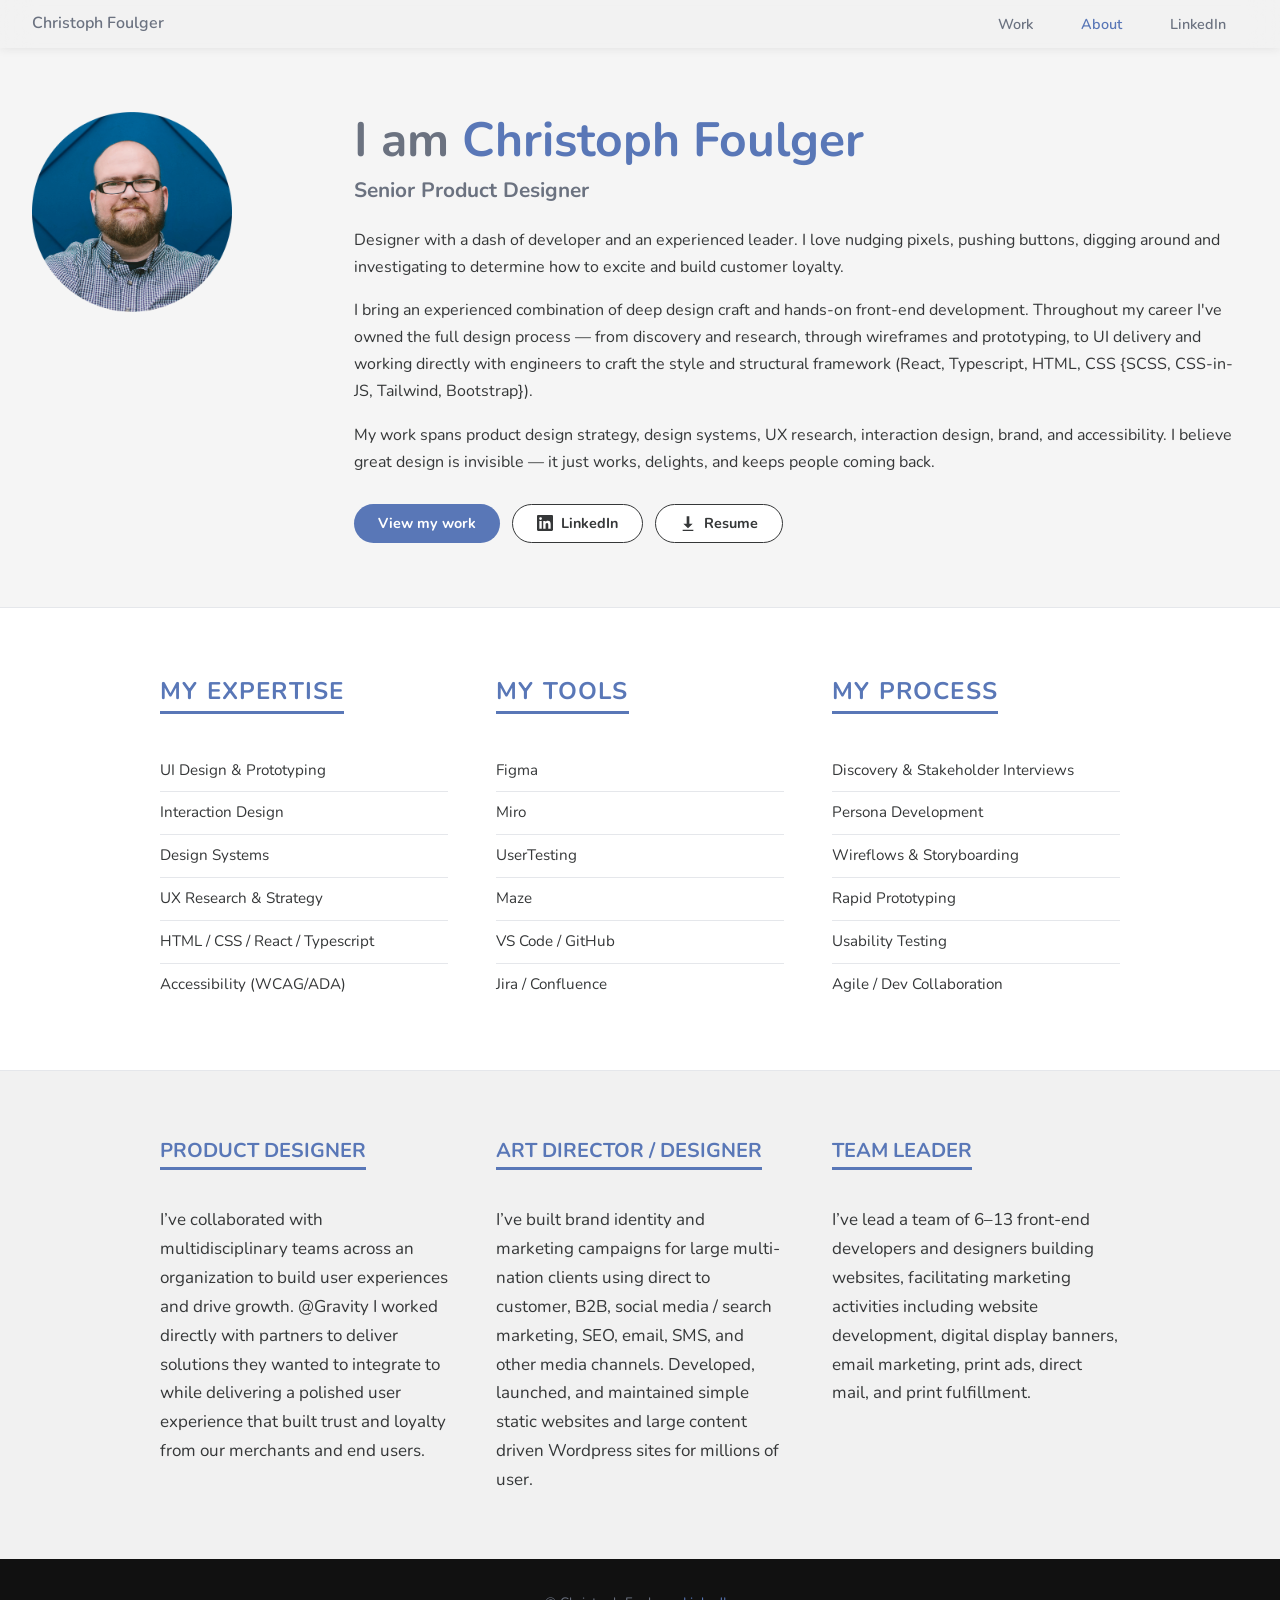
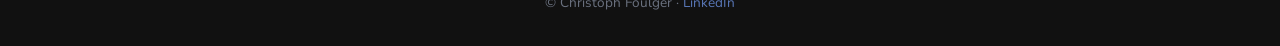
==== about.html @ 9eb54275 "about page updates and resume" ====
<!DOCTYPE html>
<html lang="en">
<head>
  <meta charset="UTF-8" />
  <meta name="viewport" content="width=device-width, initial-scale=1.0" />
  <title>About — Christoph Foulger — Senior Product Designer</title>
  <meta name="description" content="About Christoph Foulger, Senior Product Designer — designer with a dash of developer and an experienced leader." />
  <meta property="og:type" content="article">
  <meta property="og:title" content="Portfolio of Christoph Foulger, Senior Product Designer.">
  <meta property="og:site_name" content="Christoph Foulger - Senior Product Designer">
  <meta property="og:description" content="Portfolio of Christoph Foulger, Senior Product Designer. Designer with a dash of developer and an experienced leader.">
  <meta property="og:image" content="https://iamchristoph.com/assets/images/open-graph-image.png">
  <meta property="og:url" content="https://iamchristoph.com/text-to-pay.html">
  <meta name="twitter:card" content="summary_large_image">
  <meta name="twitter:title" content="Christoph Foulger - Senior Product Designer">
  <meta name="twitter:description" content="Portfolio of Christoph Foulger, Senior Product Designer. Designer with a dash of developer and an experienced leader.">
  <meta name="twitter:image" content="https://iamchristoph.com/assets/images/text-to-pay/hero-bg.png">
  <link rel="icon" type="image/png" href="favicon.png" sizes="64x64">
  <link rel="apple-touch-icon" href="favicon.png" sizes="180x180">
  <link rel="stylesheet" href="assets/css/style.css" />
</head>
<body>

  <!-- Nav -->
  <nav>
    <div class="nav-inner">
      <a class="nav-logo" href="index.html">Christoph Foulger</a>
      <div class="nav-links">
        <a href="index.html">Work</a>
        <a href="about.html" class="active">About</a>
        <a href="https://www.linkedin.com/in/christophfoulger/" target="_blank">LinkedIn</a>
      </div>
    </div>
  </nav>

  <!-- About Hero -->
  <section class="about-hero">
    <div class="about-avatar">
      <img src="assets/images/shared/profile.png"
           alt="Christoph Foulger" />
    </div>
    <div class="about-content">
      <h1>I am <span class="highlight">Christoph Foulger</span></h1>
      <h2>Senior Product Designer</h2>
      <p>Designer with a dash of developer and an experienced leader. I love nudging pixels, pushing buttons, digging around and investigating to determine how to excite and build customer loyalty.</p>
      <p>I bring an experienced combination of deep design craft and hands-on front-end development. Throughout my career I've owned the full design process — from discovery and research, through wireframes and prototyping, to UI delivery and working directly with engineers to craft the style and structural framework (React, Typescript, HTML, CSS {SCSS, CSS-in-JS, Tailwind, Bootstrap}).</p>
      <p>My work spans product design strategy, design systems, UX research, interaction design, brand, and accessibility. I believe great design is invisible — it just works, delights, and keeps people coming back.</p>
      <div class="about-ctas">
        <a href="index.html" class="btn btn-primary">View my work</a>
        <a href="https://www.linkedin.com/in/christophfoulger/" target="_blank" class="btn btn-secondary">
          <svg width="16" height="16" viewBox="0 0 24 24" fill="currentColor"><path d="M20.447 20.452h-3.554v-5.569c0-1.328-.027-3.037-1.852-3.037-1.853 0-2.136 1.445-2.136 2.939v5.667H9.351V9h3.414v1.561h.046c.477-.9 1.637-1.85 3.37-1.85 3.601 0 4.267 2.37 4.267 5.455v6.286zM5.337 7.433a2.062 2.062 0 0 1-2.063-2.065 2.064 2.064 0 1 1 2.063 2.065zm1.782 13.019H3.555V9h3.564v11.452zM22.225 0H1.771C.792 0 0 .774 0 1.729v20.542C0 23.227.792 24 1.771 24h20.451C23.2 24 24 23.227 24 22.271V1.729C24 .774 23.2 0 22.222 0h.003z"/></svg>
          LinkedIn
        </a>
        <a href="Christoph_Foulger_Resume.pdf" target="_blank" class="btn btn-secondary">
          <svg width="16" height="16" viewBox="0 0 24 24" fill="currentColor"><path d="M10,2 H14 V13 H19 L12,20 L5,13 H10 Z M4,22 H20 V24 H4 Z"/></svg>
          Resume
        </a>
      </div>
    </div>
  </section>

  <!-- Skills / Details -->
  <section style="background: var(--white); border-top: 1px solid var(--border); padding: 64px 32px;">
    <div style="max-width: 960px; margin: 0 auto; display: grid; grid-template-columns: 1fr 1fr 1fr; gap: 48px;">

      <div>
        <span class="section-label">My Expertise</span>
        <ul class="about-ul">
          <li>UI Design &amp; Prototyping</li>
          <li>Interaction Design</li>
          <li>Design Systems</li>
          <li>UX Research &amp; Strategy</li>
          <li>HTML / CSS / React / Typescript</li>
          <li>Accessibility (WCAG/ADA)</li>
        </ul>
      </div>

      <div>
        <span class="section-label">My Tools</span>
        <ul class="about-ul">
          <li>Figma</li>
          <li>Miro</li>
          <li>UserTesting</li>
          <li>Maze</li>
          <li>VS Code / GitHub</li>
          <li>Jira / Confluence</li>
        </ul>
      </div>

      <div>
        <span class="section-label">My Process</span>
        <ul class="about-ul">
          <li>Discovery &amp; Stakeholder Interviews</li>
          <li>Persona Development</li>
          <li>Wireflows &amp; Storyboarding</li>
          <li>Rapid Prototyping</li>
          <li>Usability Testing</li>
          <li>Agile / Dev Collaboration</li>
        </ul>
      </div>

    </div>
  </section>

  <section style="background: var(--bg); border-top: 1px solid var(--border); padding: 64px 32px;">
    <div style="max-width: 960px; margin: 0 auto; display: grid; grid-template-columns: 1fr 1fr 1fr; gap: 48px;">

      <div>
        <span class="section-label small">Product Designer</span>
        <p>I’ve collaborated with multidisciplinary teams across an organization to build user experiences and drive growth. @Gravity I worked directly with partners to deliver solutions they wanted to integrate to while  delivering a polished user experience that built trust and loyalty from our merchants and end users.</p>
      </div>

      <div>
        <span class="section-label small">Art Director / Designer</span>
        <p>I’ve built brand identity and marketing campaigns for large multi-nation clients using direct to customer, B2B, social media / search marketing, SEO, email, SMS, and other media channels. Developed, launched, and maintained simple static websites and large content driven Wordpress sites for millions of user.</p>
      </div>

      <div>
        <span class="section-label small">Team leader</span>
        <p>I’ve lead a team of 6–13 front-end developers and designers building websites, facilitating marketing activities including website development, digital display banners, email marketing, print ads, direct mail, and print fulfillment.</p>
      </div>

    </div>
  </section>


  <!-- Footer -->
  <footer>
    <p>© Christoph Foulger · <a href="https://www.linkedin.com/in/christophfoulger/" target="_blank">LinkedIn</a></p>
  </footer>

  <script src="assets/zoom.js"></script>
</body>
</html>
---- assets/css/style.css ----
/* ============================================
   Christoph Foulger — Portfolio Static Site
   Clean custom design for GitHub Pages
   ============================================ */

/* --- Google Fonts --- */
@import url('https://fonts.googleapis.com/css2?family=Nunito:wght@300;400;600;700;800&family=PT+Serif:ital,wght@0,400;0,700;1,400&display=swap');

/* --- CSS Variables --- */
:root {
  --blue: #5977B7;
  --blue-dark: #3d5a98;
  --text: #353738;
  --text-light: #6b7280;
  --bg: #f0f0f0aa;
  --white: #ffffff;
  --border: #e5e7eb;
  --card-bg: #f6f8f9;
  --heading-font: 'Nunito', sans-serif;
  --body-font: 'Nunito', 'SF Pro Rounded', sans-serif;
  --max-width: 1280px;
  --section-gap: 124px;
  --radius: 12px;
}

/* --- Reset & Base --- */
*, *::before, *::after { box-sizing: border-box; margin: 0; padding: 0; }

html { scroll-behavior: smooth; }

body {
  font-family: var(--body-font);
  color: var(--text);
  background: var(--bg);
  font-size: 17px;
  line-height: 1.7;
}

img { max-width: 100%; height: auto; display: block; }
a { color: var(--blue); text-decoration: none; }
a:hover { text-decoration: underline; }


/* --- Typography --- */
h1, h2, h3, h4, h5 {
  font-family: var(--heading-font);
  font-weight: 700;
  line-height: 1.2;
  color: var(--text-light);
}

/* --- Layout --- */
.container {
  max-width: var(--max-width);
  margin: 0 auto;
  padding: 0 32px;
}

/* --- Nav --- */
nav {
  position: sticky;
  top: 0;
  z-index: 100;
  background: var(--bg);
  backdrop-filter: blur(16px);
  padding: 0 32px;
  box-shadow: 0 0 10px 0 rgb(42 42 42 / 0.1);
}
.nav-inner {
  max-width: var(--max-width);
  margin: 0 auto;
  display: flex;
  align-items: center;
  justify-content: space-between;
  height: 48px;
}
.nav-logo {
  font-family: var(--heading-font);
  font-weight: 600;
  font-size: 1rem;
  color: var(--text-light);
}
.nav-logo span { color: var(--blue); }
.nav-links { display: flex; align-items: center; gap: 4px; }
.nav-links a {
  align-items: center;
  font-family: var(--heading-font);
  font-size: 0.9rem;
  font-weight: 600;
  color: var(--text-light);
  padding: 6px 22px;
  border-radius: 99px;
  transition: color 0.2s, background 0.2s;
}
.nav-links a:hover { color: var(--white); background: var(--blue); text-decoration: none; }
.nav-links a.active { color: var(--blue); }
.nav-links a.active:hover { color: var(--white); }
.nav-links a.btn-outline {
  border: 1px solid var(--blue);
  color: var(--blue);
  border-radius: 99px;
  padding: 5px 16px;
}
.nav-links a.btn-outline:hover { background: var(--blue); color: var(--white); }


/* --- Hero Section (Home) --- */
.hero {
  padding: 156px 32px;
  max-width: var(--max-width);
  margin: 0 auto;
}
.hero-eyebrow {
  font-family: var(--heading-font);
  font-size: 1rem;
  font-weight: 700;
  color: var(--blue);
  text-transform: uppercase;
  margin-bottom: 16px;
}
.hero h1 {
  font-size: clamp(2.4rem, 5vw, 3.8rem);
  font-weight: 700;
  color: var(--text-light);
  margin-bottom: 8px;
  line-height: 1.15;
}
.hero h1 .highlight { color: var(--blue); }
.hero h2 {
  font-size: clamp(1.4rem, 3vw, 2rem);
  font-weight: 700;
  color: var(--text-light);
  margin-bottom: 24px;
}
.hero .subtitle {
  font-size: 1rem;
  font-weight: 300;
  color: var(--text-light);
  max-width: 720px;
  line-height: 1.75;
  margin-bottom: 36px;
}
.hero p {
  font-size: 1rem;
  color: var(--text);
  max-width: 720px;
  line-height: 1.75;
  margin-bottom: 36px;
}
.hero-ctas { display: flex; align-items: center; gap: 12px; flex-wrap: wrap; }
.btn {
  display: inline-flex;
  align-items: center;
  gap: 8px;
  font-family: var(--heading-font);
  font-weight: 700;
  font-size: 0.9rem;
  padding: 6px 24px;
  border-radius: 99px;
  transition: all 0.2s;
  text-decoration: none;
  cursor: pointer;
}
button.btn { border: none; }
.btn-primary { background: var(--blue); color: white; }
.btn-primary:hover { background: var(--blue-dark); color: white; text-decoration: none; }
.btn-secondary {
  border: 1px solid var(--text);
  color: var(--text);
  background: var(--white);
}
.btn-secondary:hover { background: var(--blue); border-color: var(--blue); color: white; text-decoration: none; }
.full-width { min-width: 100%; justify-content: center; }

/* --- Project Cards (Home) --- */
.projects-section { padding: 0 32px var(--section-gap); }
.projects-grid {
  max-width: var(--max-width);
  margin: 0 auto;
  padding: 0 32px;
  display: flex;
  flex-direction: column;
  gap: 64px;
}
.project-card {
  display: grid;
  grid-template-columns: 1fr 1fr;
  gap: 36px;
  align-items: center;
  text-decoration: none;
  color: inherit;
}
.project-card:hover {
  text-decoration: none;
}
.project-card.reverse { direction: rtl; }
.project-card.reverse > * { direction: ltr; }
.project-card-image { overflow: hidden; }
.project-card-image img {
  width: 100%;
  height: 100%;
  max-width: 600px;
  object-fit: cover;
  transition: transform 0.4s;
}
.project-card:hover .project-card-image img { transform: scale(1.07); }
.project-card-body { 
  padding: 24px 40px 24px 0;
  min-height: 100%;
  align-content: center;
}
.project-tag {
  display: inline-block;
  font-family: var(--heading-font);
  font-size: 0.75rem;
  font-weight: 700;
  letter-spacing: 0.1em;
  text-transform: uppercase;
  color: var(--blue);
  margin-bottom: 12px;
}
.project-card-body h3 {
  font-size: 1.5rem;
  margin-bottom: 12px;
  color: var(--text);
}
.project-card-body p {
  color: var(--text-light);
  font-size: 0.95rem;
  line-height: 1.7;
  margin-bottom: 20px;
}
.project-link {
  font-family: var(--heading-font);
  font-size: 0.9rem;
  font-weight: 700;
  color: var(--blue);
  display: inline-flex;
  align-items: center;
  gap: 6px;
}
.project-link::after { content: '→'; }


/* --- Contact Section (Home) --- */
.contact-section {
  background: var(--text);
  color: white;
  padding: var(--section-gap) 32px;
}
.contact-inner {
  max-width: 560px;
  margin: 0 auto;
}
.contact-inner h2 {
  font-family: var(--heading-font);
  font-size: 2rem;
  color: white;
  margin-bottom: 12px;
}
.contact-inner p { color: #9ca3af; margin-bottom: 36px; }
.contact-form { display: flex; flex-direction: column; gap: 14px; text-align: left; }
.contact-form input,
.contact-form textarea {
  width: 100%;
  padding: 12px 16px;
  background: rgba(255,255,255,0.07);
  border: 1.5px solid rgba(255,255,255,0.15);
  border-radius: 10px;
  color: white;
  font-family: var(--body-font);
  font-size: 0.95rem;
  transition: border-color 0.2s;
}
.contact-form input::placeholder,
.contact-form textarea::placeholder { color: #6b7280; }
.contact-form input:focus,
.contact-form textarea:focus {
  outline: none;
  border-color: var(--blue);
}
.contact-form textarea { resize: vertical; min-height: 120px; }
.contact-form .btn-primary { align-self: flex-start; margin-top: 4px; }

/* --- Footer --- */
footer {
  background: #111;
  padding: 32px;
  text-align: center;
}
footer p {
  font-family: var(--heading-font);
  font-size: 0.85rem;
  color: #6b7280;
}
footer a { color: var(--blue); }

/* --- About Page --- */
.about-hero {
  padding: 64px 32px 64px;
  max-width: var(--max-width);
  margin: 0 auto;
  display: grid;
  grid-template-columns: 1fr 3fr;
  gap: 24px;
  align-items: start;
}
.about-avatar img {
  width: 200px;
  height: 200px;
  border-radius: 16px;
  object-fit: cover;
}
.about-content h1 {
  font-size: clamp(2rem, 4vw, 3rem);
  font-weight: 700;
  margin-bottom: 8px;
}
.about-content h1 .highlight { color: var(--blue); }
.about-content h2 {
  font-size: 1.3rem;
  font-weight: 700;
  color: var(--text-light);
  margin-bottom: 24px;
}
.about-content p {
  color: var(--text);
  margin-bottom: 16px;
  font-size: 1rem;
}
.about-ctas { display: flex; gap: 12px; margin-top: 28px; flex-wrap: wrap; }
.about-ul {
  list-style: none;
}
.about-ul li { 
  padding: 8px 0; 
  border-bottom: 1px solid var(--border); 
  font-size: 0.95rem; 
  color: var(--text);
}
.about-ul li:last-of-type { 
  border-bottom: none;
}



/* --- Case Study / Project Pages --- */
.case-hero {
  padding: 80px 32px 60px;
  overflow: hidden;
  background-position: 50%;
  background-size: cover;
  background-color: var(--text);
}
.light.case-hero {
  background-color: var(--bg);
}
.case-hero-inner {
  max-width: var(--max-width);
  margin: 0 auto;
}
.breadcrumb {
  font-family: var(--heading-font);
  font-size: 0.85rem;
  color: var(--white);
  margin-bottom: 24px;
}
.light .breadcrumb {
  color: var(--text);
}
.breadcrumb a { color: var(--white); }
.light .breadcrumb a { color: var(--text); }
.breadcrumb a:hover { color: var(--blue); }
.breadcrumb span { margin: 0 6px; }
.case-hero h1 {
  font-size: clamp(2rem, 4vw, 3rem);
  font-weight: 700;
  color: var(--blue);
  max-width: 600px;
  margin-bottom: 16px;
}
.case-hero h1.white {
  color: var(--blue);
}
.case-hero .subtitle {
  font-size: 1rem;
  font-weight: 300;
  color: var(--white);
  max-width: 600px;
  line-height: 1.75;
  margin-bottom: 72px;
}
.light.case-hero .subtitle {
  color: var(--text);
}
.case-meta {
  display: grid;
  grid-template-columns: repeat(auto-fit, minmax(160px, 1fr));
  max-width: 900px;
  gap: 20px;
  padding: 28px;
  margin-top: 36px;
  background: var(--bg);
  backdrop-filter: blur(16px);
  border: 1px solid var(--border);
  border-radius: 12px;
  box-shadow: 0 2px 16px rgba(0, 0, 0, 0.06);
}
.meta-item label {
  display: block;
  font-family: var(--heading-font);
  font-size: 0.72rem;
  font-weight: 700;
  letter-spacing: 0.1em;
  text-transform: uppercase;
  color: var(--blue);
  margin-bottom: 4px;
}
.meta-item p {
  font-size: 0.9rem;
  color: var(--text);
  line-height: 1.5;
}

/* --- Case Study Body --- */
.case-body {
  max-width: var(--max-width);
  margin: 0 auto;
  padding: 64px 32px 32px;
  background-color: var(--white);
}
.case-section { margin-bottom: var(--section-gap); }
.section-label {
  display: inline-block;
  font-family: var(--heading-font);
  font-size: 1.5rem;
  font-weight: 700;
  letter-spacing: 0.05em;
  line-height: 1.625;
  text-transform: uppercase;
  color: var(--blue);
  margin-bottom: 36px;
  border-bottom: 3px solid var(--blue);
}
.section-label.small {
  font-size: 1.25rem;
  letter-spacing: 0;
}
.case-section h2 {
  font-size: 1.6rem;
  color: var(--text);
  margin-bottom: 16px;
}
.case-section h3 {
  font-size: 1.25rem;
  margin-bottom: 12px;
  color: var(--text);
}
.case-section p {
  color: var(--text);
  margin-bottom: 16px;
  max-width: 960px;
  font-size: 1rem;
  line-height: 1.5;
}
.case-section p.caption {
  font-size: .8rem;
  text-align: center;
  margin-top: 12px;
}
.case-section ul, .case-section ol {
  margin: 0 0 16px 20px;
  max-width: 960px;
  color: var(--text);
  font-size: 1rem;
  line-height: 1.5;
}
.case-section ul li, .case-section ol li { margin-bottom: 6px; }


/* --- Process steps + Outcome stats --- */
.process-steps, .stats-row {
  display: flex;
  margin: 16px 0;
  border: 1px solid var(--border);
  border-radius: 10px;
  box-shadow: 0 2px 16px rgba(0, 0, 0, 0.06);
  overflow: hidden;
}
.process-step, .stat-item {
  flex: 1;
  min-width: 100px;
  text-align: center;
  padding: 24px 12px;
  background: var(--bg);
  font-family: var(--heading-font);
  font-size: 0.85rem;
  font-weight: 700;
  color: var(--text);
}
.process-step {
  border-right: 2px solid var(--border);
}
.process-step .step-num, .stat-item .stat-number {
 font-family: var(--heading-font);
 font-size: 1.6rem;
 font-weight: 900;
 color: var(--blue);
 display: block;
 line-height: 1;
 margin-bottom: 8px;
}
.process-step .process-label, .stat-item .stat-label {
 color: var(--text-light);
 font-family: var(--heading-font);
}
.process-step:last-child { border-right: none; }
.process-step.active { background: var(--blue); color: white; }
.process-step.active .step-num { color: rgba(255,255,255,0.7); }

/* --- Next projects (footer nav in case studies) --- */
.more-work {
  background: var(--white);
  border-top: 1px solid var(--border);
  padding: 32px;
}
.more-work-inner {
  max-width: var(--max-width);
  margin: 0 auto;
}
.more-work h2 {
  font-family: var(--heading-font);
  font-size: 1rem;
  letter-spacing: 0.1rem;
  text-transform: uppercase;
  color: var(--text-light);
  margin-bottom: 24px;
}
.more-work-links {
  display: flex;
  gap: 16px;
  flex-wrap: wrap;
}
.more-work-links a {
  font-family: var(--heading-font);
  font-weight: 700;
  font-size: 1rem;
  color: var(--blue);
  padding: 12px 24px;
  border: 1px solid var(--blue);
  border-radius: 99px;
  transition: all 0.2s;
}
.more-work-links a:hover { background: var(--blue); color: white; text-decoration: none; }

/* --- Highlight box --- */
.highlight-box {
  position: relative;
  background: #e8f4ff;
  border-left: 8px solid var(--blue);
  padding: 20px 24px 20px 64px; /* room for the icon on the left */
  border-radius: 0 8px 8px 0;
  margin: 24px 0;
}
.highlight-box p { color: var(--text); margin: 0; }

.highlight-box::before {
  content: "";
  position: absolute;
  top: 20px;
  left: 24px;
  width: 24px;
  height: 24px;
  background-color: var(--blue);
  -webkit-mask-image: url("data:image/svg+xml,%3Csvg xmlns='http://www.w3.org/2000/svg' viewBox='0 0 24 24'%3E%3Cpath fill-rule='evenodd' d='M1,12 A11,11 0 1,0 23,12 A11,11 0 1,0 1,12 Z M10.5,6.75 A1.5,1.5 0 1,0 13.5,6.75 A1.5,1.5 0 1,0 10.5,6.75 Z M10.75,10 H13.25 V17 H10.75 Z'/%3E%3C/svg%3E");
  mask-image: url("data:image/svg+xml,%3Csvg xmlns='http://www.w3.org/2000/svg' viewBox='0 0 24 24'%3E%3Cpath fill-rule='evenodd' d='M1,12 A11,11 0 1,0 23,12 A11,11 0 1,0 1,12 Z M10.5,6.75 A1.5,1.5 0 1,0 13.5,6.75 A1.5,1.5 0 1,0 10.5,6.75 Z M10.75,10 H13.25 V17 H10.75 Z'/%3E%3C/svg%3E");
  -webkit-mask-repeat: no-repeat;
  mask-repeat: no-repeat;
  -webkit-mask-size: contain;
  mask-size: contain;
}

/* --- Image layouts in case studies --- */
img { max-width: 100%; }
img.wide { 
  box-shadow: none; 
  width: 100vw;
  position: relative;
  left: 50%;
  right: 50%;
  margin-left: -50vw;
  margin-right: -50vw;
  max-width: none; 
  object-fit: cover;
}
img.shadow { box-shadow: 0 4px 24px rgba(0,0,0,0.2); }
img.rounded {
  border-radius: var(--radius);
  overflow: hidden;
}
img.border {
  border: 2px solid var(--text-light);
}
img + .case-section {
  margin-top: var(--section-gap);
}
.two-col-text-img.img-first img { order: -1; }
.two-col-text-img.img-first div { align-content: center; }
.img-grid {
  display: grid;
  gap: 12px;
  margin: 32px 0;
}
.img-grid-2 { grid-template-columns: 1fr 1fr; }
.img-grid-3 { grid-template-columns: 1fr 1fr 1fr 1fr 1fr 1fr; }
.img-scrollable { 
  max-height: 300px;
  border-radius: 12px;
  border: 2px solid var(--text-light);
  box-shadow: 0 4px 24px rgba(0, 0, 0, 0.08);
  overflow-y: scroll;
}

/* --- Two-column text + image layout --- */
.two-col-text-img {
  display: grid;
  grid-template-columns: 1fr 1fr;
  gap: 96px;
  margin: 32px 0 24px;
}
.two-col-text-img img {
  overflow: hidden;
  width: 100%;
}
.two-col-text-img div{
  height: 100%;
  align-content: start;
}
.two-col-text-img h3:first-child,
.two-col-text-img .col-text > h3:first-child { margin-top: 0; }
.two-col-text-img p:last-child,
.two-col-text-img ul:last-child, .two-col-text-img ol:last-child { margin-bottom: 0; }
.two-col-text-img + .two-col-text-img, .img-grid + .two-col-text-img { margin-top: var(--section-gap)}
.section-label + .two-col-text-img { margin-top: 16px; }


/* --- Responsive --- */
@media (max-width: 768px) {
  .hidden {
    display: none;
  }
  .two-col-text-img {
    grid-template-columns: 1fr;
  }
  .two-col-text-img.img-first img { order: 2; }

  .hero { padding: 60px 20px 48px; }
  .projects-section { padding: 0 20px 60px; }

  .project-card {
    grid-template-columns: 1fr;
  }
  .project-card.reverse { direction: ltr; }
  .project-card-body { padding: 24px !important; }

  .about-hero {
    grid-template-columns: 1fr;
    padding: 60px 20px 40px;
    gap: 32px;
  }
  .about-avatar img { width: 140px; height: 140px; }

  .case-meta { grid-template-columns: 1fr 1fr; }
  .img-grid-2, .img-grid-3 { grid-template-columns: 1fr; }
  .stats-row { grid-template-columns: 1fr 1fr; }

  .case-body { padding: 40px 20px; }
  .case-hero { padding: 60px 20px 40px; }
  .case-hero { background-image: none !important; }

  .contact-section { padding: 60px 20px; }
  nav { padding: 0 20px; }
  .container { padding: 0 20px; }

  .process-steps { flex-wrap: wrap; }
  .process-step { flex: 0 0 calc(50% - 1px); border-right: 1px solid var(--border); }
}

@media (max-width: 480px) {
  .hero h1 { font-size: 2rem; }
  .hero h2 { font-size: 1.2rem; }
  .case-hero h1 { font-size: 1.8rem; }
  .stats-row { grid-template-columns: 1fr; }
  .nav-links a:not(.btn-outline) { display: none; }
}


/* ---------------------------------------------------------------
   Zoom lightbox styles
   Drop this file in and link it, then add class="zoom" to any <img>.
   Add class="zoom-full" as well on images that should open at full
   90% viewport width with vertical scrolling, instead of the default
   fit-on-screen behavior.
   Selectors are scoped to img.zoom / .zoomjs-* on purpose so they
   won't collide with existing rules elsewhere on the page.
--------------------------------------------------------------- */

img.zoom {
  cursor: url("data:image/svg+xml,%3Csvg xmlns='http://www.w3.org/2000/svg' width='48' height='48' viewBox='0 0 48 48'%3E%3Ccircle cx='24' cy='24' r='23' fill='gray' fill-opacity='0.5'/%3E%3Ccircle cx='20' cy='20' r='9' fill='none' stroke='white' stroke-width='3'/%3E%3Cline x1='26' y1='26' x2='34' y2='34' stroke='white' stroke-width='3' stroke-linecap='round'/%3E%3C/svg%3E") 20 20, zoom-in;
  transition: transform 0.2s ease;
}
img.zoom:hover {
  transform: scale(1.03);
}
img.zoom:focus-visible {
  outline: 2px solid #5ecfc0;
  outline-offset: 2px;
}

div.zoomjs-overlay {
  box-sizing: border-box;
  position: fixed;
  inset: 0;
  margin: 0;
  padding: 40px 0;
  border: none;
  background: rgba(4, 14, 14, 0.94);
  display: flex;
  align-items: flex-start;
  justify-content: center;
  overflow-y: auto;
  opacity: 0;
  visibility: hidden;
  transition: opacity 0.25s ease;
  z-index: 9999;
  cursor: url("data:image/svg+xml,%3Csvg xmlns='http://www.w3.org/2000/svg' width='48' height='48' viewBox='0 0 48 48'%3E%3Ccircle cx='24' cy='24' r='23' fill='gray' fill-opacity='0.5'/%3E%3Ccircle cx='20' cy='20' r='9' fill='none' stroke='white' stroke-width='3'/%3E%3Cline x1='26' y1='26' x2='34' y2='34' stroke='white' stroke-width='3' stroke-linecap='round'/%3E%3Cline x1='16' y1='20' x2='24' y2='20' stroke='white' stroke-width='2.5' stroke-linecap='round'/%3E%3C/svg%3E") 20 20, zoom-out;
}
div.zoomjs-overlay.zoomjs-open {
  opacity: 1;
  visibility: visible;
}

img.zoomjs-overlay-img {
  box-sizing: border-box;
  width: 90vw;
  height: 90vh;
  object-fit: contain;
  margin: auto;
  padding: 0;
  border: none;
  border-radius: 4px;
  box-shadow: 0 20px 60px rgba(0, 0, 0, 0.5);
  transform: scale(0.96);
  transition: transform 0.25s ease;
}
div.zoomjs-overlay.zoomjs-open img.zoomjs-overlay-img {
  transform: scale(1);
}

/* Full-width, scrollable variant — only when the source <img> also had class="zoom-full" */
img.zoomjs-overlay-img.zoomjs-full {
  width: 90vw;
  height: auto;
}

button.zoomjs-nav {
  box-sizing: border-box;
  position: absolute;
  top: 50%;
  transform: translateY(-50%);
  width: 48px;
  height: 48px;
  margin: 0;
  padding: 0;
  border: none;
  border-radius: 50%;
  background: rgba(255, 255, 255, 0.08);
  color: #eaf5f3;
  font-family: inherit;
  font-size: 1.7rem;
  line-height: 1;
  cursor: pointer;
  display: flex;
  align-items: center;
  justify-content: center;
  transition: background 0.15s ease;
}
button.zoomjs-nav:hover {
  background: rgba(255, 255, 255, 0.18);
}
button.zoomjs-nav:focus-visible {
  outline: 2px solid #5ecfc0;
  outline-offset: 2px;
}
button.zoomjs-nav.zoomjs-prev { left: 16px; }
button.zoomjs-nav.zoomjs-next { right: 16px; }

div.zoomjs-counter {
  box-sizing: border-box;
  position: absolute;
  bottom: 20px;
  left: 50%;
  transform: translateX(-50%);
  margin: 0;
  padding: 0;
  border: none;
  color: #8fb5af;
  font-size: 0.85rem;
  letter-spacing: 0.02em;
}

@media (max-width: 480px) {
  button.zoomjs-nav.zoomjs-prev,
  button.zoomjs-nav.zoomjs-next {
    width: 40px;
    height: 40px;
    font-size: 1.4rem;
  }
  button.zoomjs-nav.zoomjs-prev { left: 8px; }
  button.zoomjs-nav.zoomjs-next { right: 8px; }
}

@media (prefers-reduced-motion: reduce) {
  img.zoom,
  div.zoomjs-overlay,
  img.zoomjs-overlay-img {
    transition: none;
  }
}
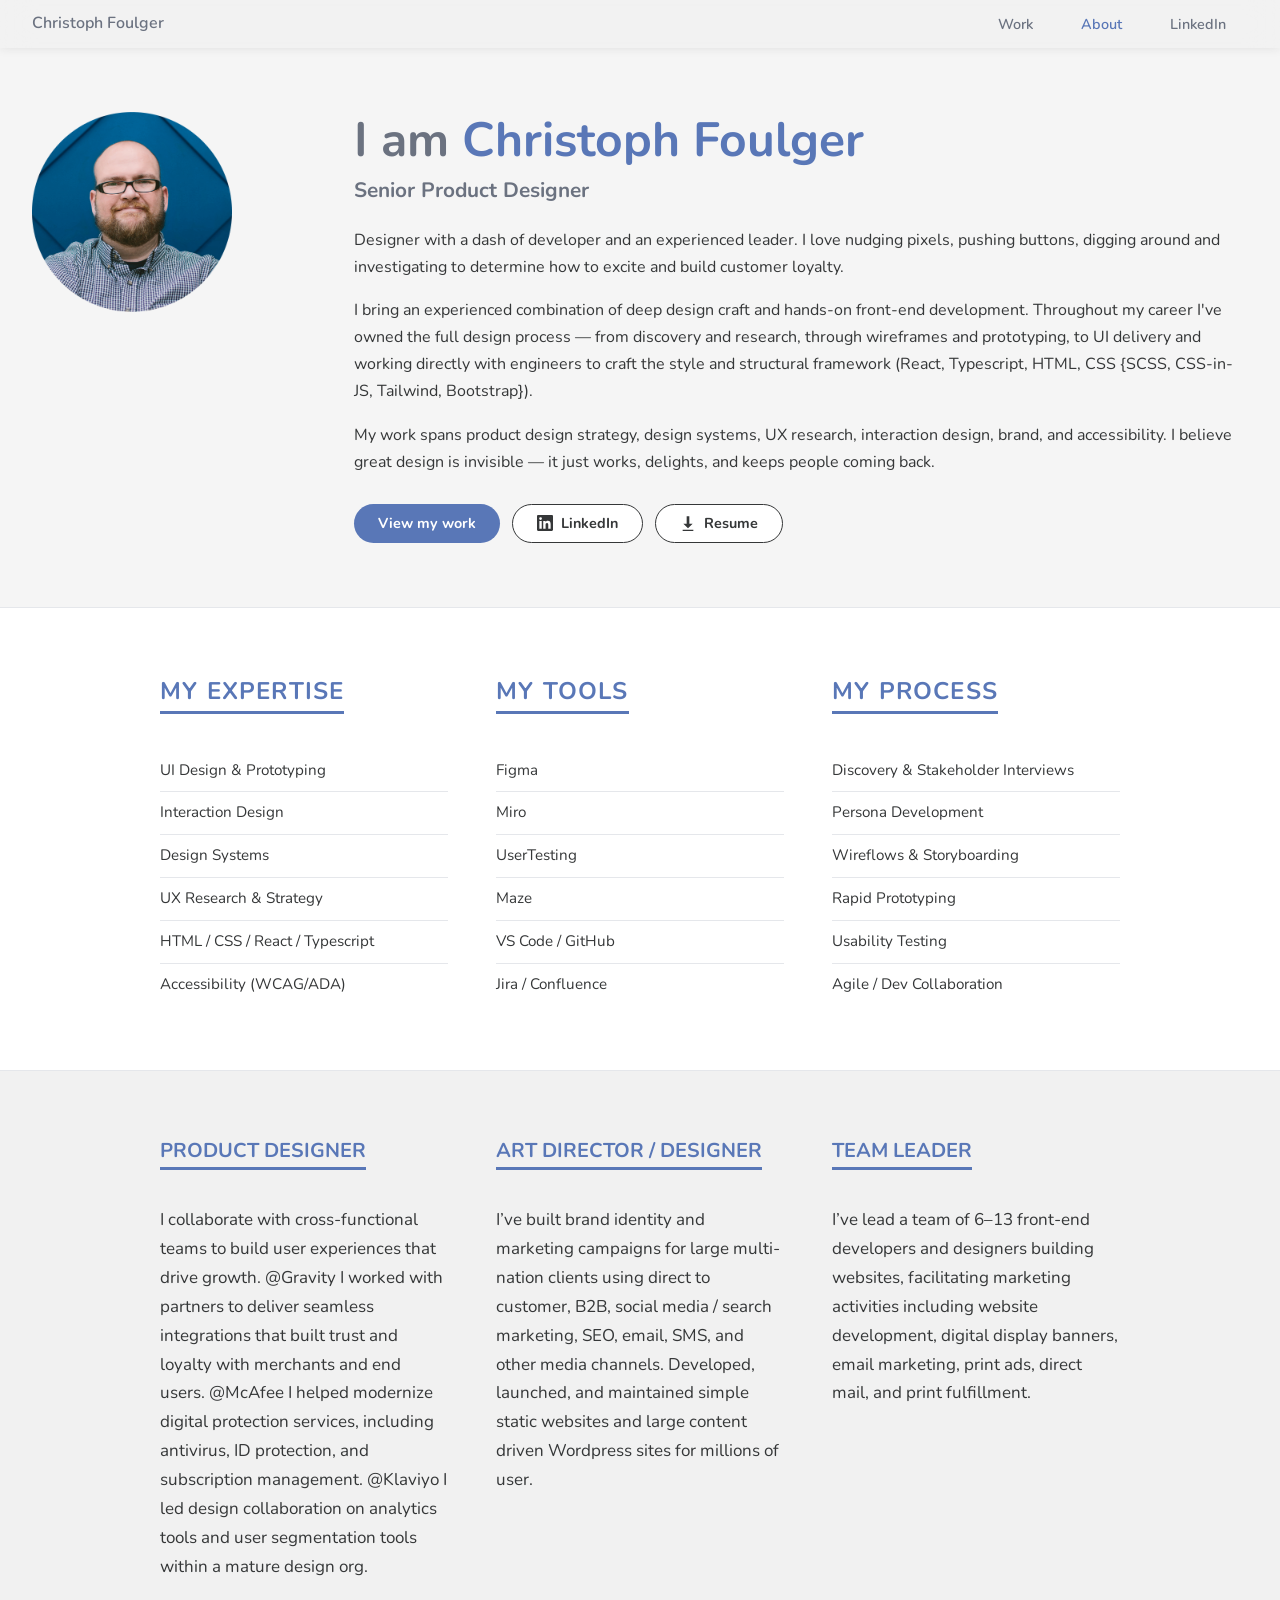
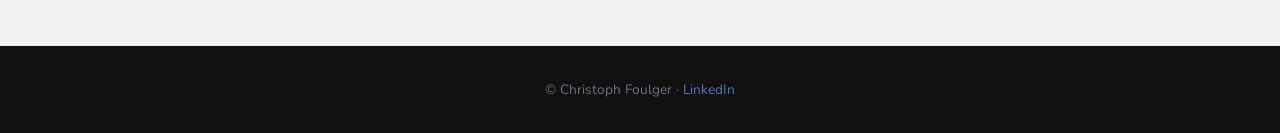
==== commit c366ee5c: "updates" ====
--- a/about.html
+++ b/about.html
@@ -17,7 +17,7 @@
   <meta name="twitter:image" content="https://iamchristoph.com/assets/images/text-to-pay/hero-bg.png">
   <link rel="icon" type="image/png" href="favicon.png" sizes="64x64">
   <link rel="apple-touch-icon" href="favicon.png" sizes="180x180">
-  <link rel="stylesheet" href="assets/css/style.css" />
+  <link rel="stylesheet" href="assets/css/style.css?v=1.5" />
 </head>
 <body>
 
@@ -107,7 +107,7 @@
 
       <div>
         <span class="section-label small">Product Designer</span>
-        <p>I’ve collaborated with multidisciplinary teams across an organization to build user experiences and drive growth. @Gravity I worked directly with partners to deliver solutions they wanted to integrate to while  delivering a polished user experience that built trust and loyalty from our merchants and end users.</p>
+        <p>I collaborate with cross-functional teams to build user experiences that drive growth. @Gravity I worked with partners to deliver seamless integrations that built trust and loyalty with merchants and end users. @McAfee I helped modernize digital protection services, including antivirus, ID protection, and subscription management. @Klaviyo I led design collaboration on analytics tools and user segmentation tools within a mature design org.</p>
       </div>
 
       <div>
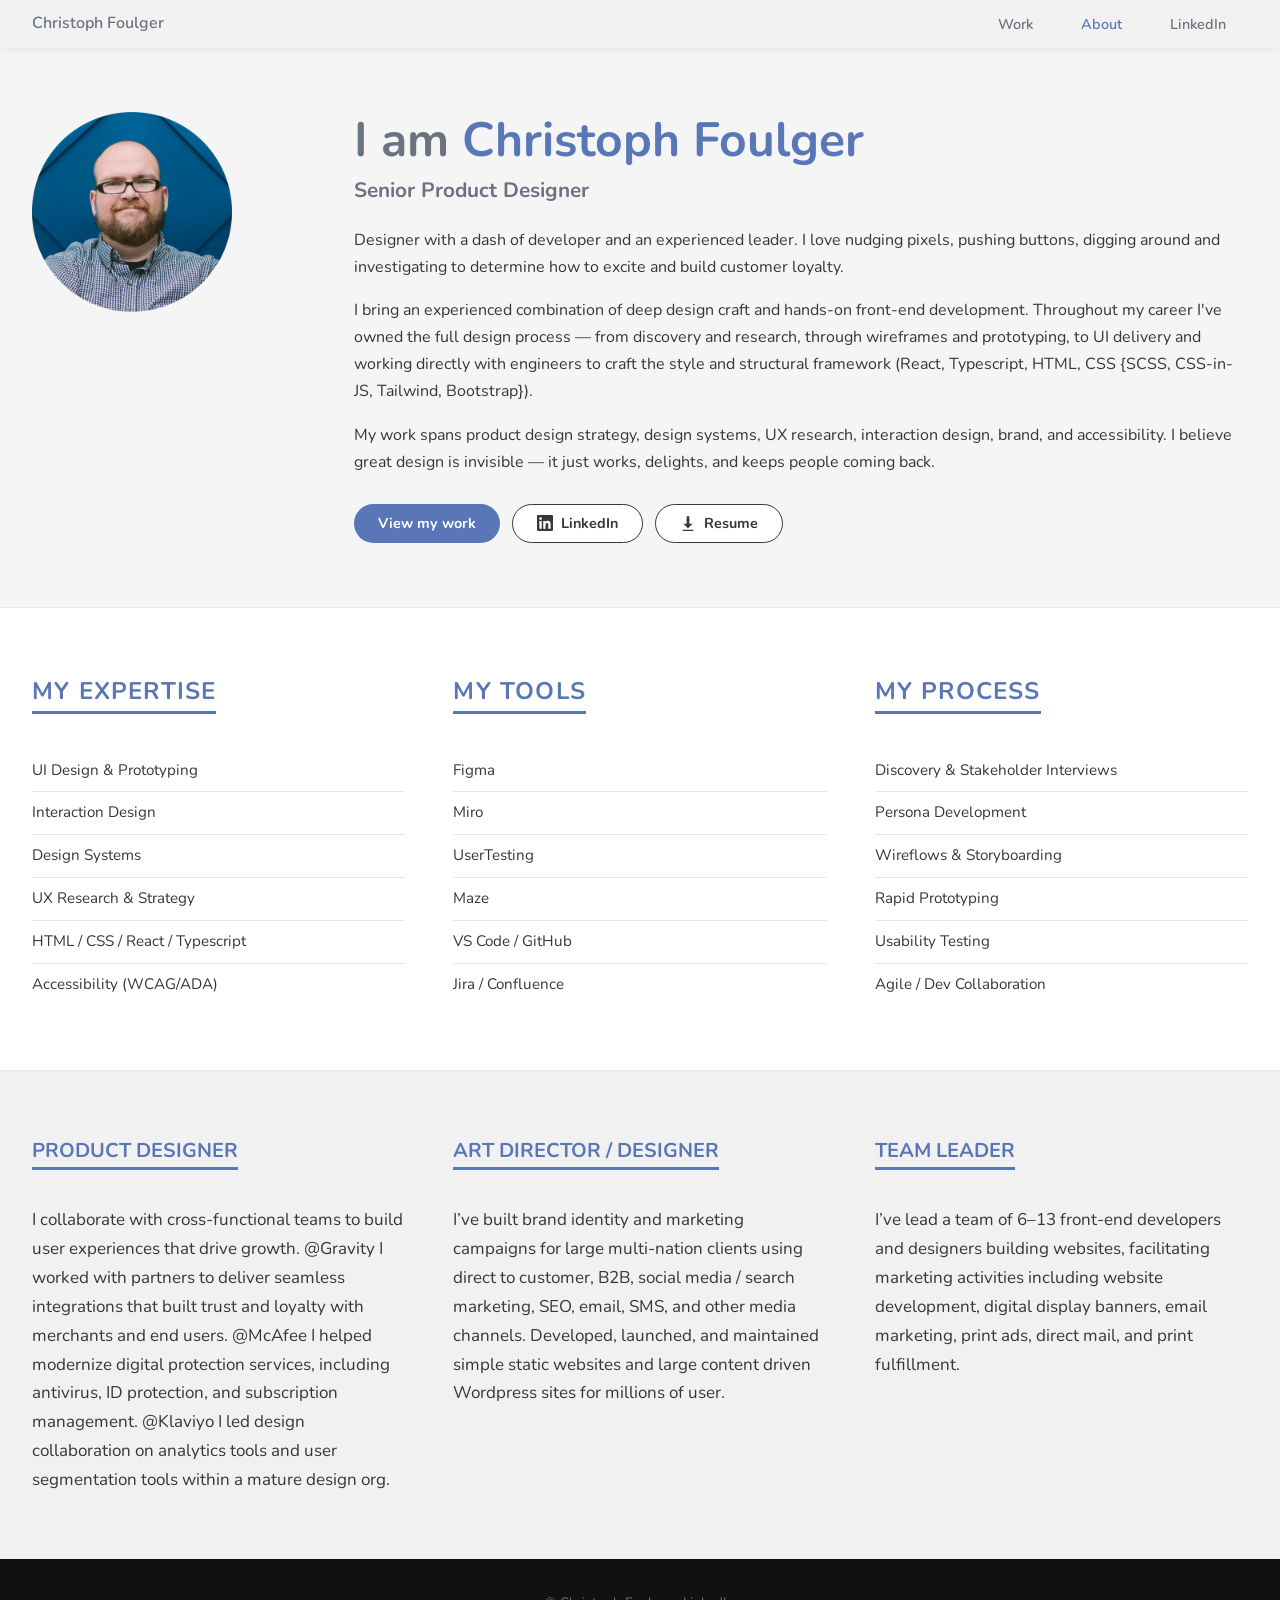
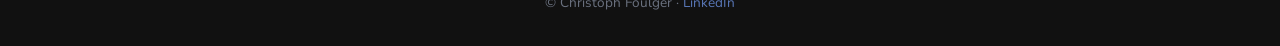
==== commit fb0be825: "Update about.html" ====
--- a/about.html
+++ b/about.html
@@ -10,24 +10,24 @@
   <meta property="og:site_name" content="Christoph Foulger - Senior Product Designer">
   <meta property="og:description" content="Portfolio of Christoph Foulger, Senior Product Designer. Designer with a dash of developer and an experienced leader.">
   <meta property="og:image" content="https://iamchristoph.com/assets/images/open-graph-image.png">
-  <meta property="og:url" content="https://iamchristoph.com/text-to-pay.html">
+  <meta property="og:url" content="https://iamchristoph.com/text-to-pay">
   <meta name="twitter:card" content="summary_large_image">
   <meta name="twitter:title" content="Christoph Foulger - Senior Product Designer">
   <meta name="twitter:description" content="Portfolio of Christoph Foulger, Senior Product Designer. Designer with a dash of developer and an experienced leader.">
-  <meta name="twitter:image" content="https://iamchristoph.com/assets/images/text-to-pay/hero-bg.png">
+  <meta name="twitter:image" content="https://iamchristoph.com/assets/images/open-graph-image.png">
   <link rel="icon" type="image/png" href="favicon.png" sizes="64x64">
   <link rel="apple-touch-icon" href="favicon.png" sizes="180x180">
-  <link rel="stylesheet" href="assets/css/style.css?v=1.5" />
+  <link rel="stylesheet" href="assets/css/style.css?v=1.6" />
 </head>
 <body>
 
   <!-- Nav -->
   <nav>
     <div class="nav-inner">
-      <a class="nav-logo" href="index.html">Christoph Foulger</a>
+      <a class="nav-logo" href="/">Christoph Foulger</a>
       <div class="nav-links">
-        <a href="index.html">Work</a>
-        <a href="about.html" class="active">About</a>
+        <a href="/">Work</a>
+        <a href="about" class="active">About</a>
         <a href="https://www.linkedin.com/in/christophfoulger/" target="_blank">LinkedIn</a>
       </div>
     </div>
@@ -46,7 +46,7 @@
       <p>I bring an experienced combination of deep design craft and hands-on front-end development. Throughout my career I've owned the full design process — from discovery and research, through wireframes and prototyping, to UI delivery and working directly with engineers to craft the style and structural framework (React, Typescript, HTML, CSS {SCSS, CSS-in-JS, Tailwind, Bootstrap}).</p>
       <p>My work spans product design strategy, design systems, UX research, interaction design, brand, and accessibility. I believe great design is invisible — it just works, delights, and keeps people coming back.</p>
       <div class="about-ctas">
-        <a href="index.html" class="btn btn-primary">View my work</a>
+        <a href="/" class="btn btn-primary">View my work</a>
         <a href="https://www.linkedin.com/in/christophfoulger/" target="_blank" class="btn btn-secondary">
           <svg width="16" height="16" viewBox="0 0 24 24" fill="currentColor"><path d="M20.447 20.452h-3.554v-5.569c0-1.328-.027-3.037-1.852-3.037-1.853 0-2.136 1.445-2.136 2.939v5.667H9.351V9h3.414v1.561h.046c.477-.9 1.637-1.85 3.37-1.85 3.601 0 4.267 2.37 4.267 5.455v6.286zM5.337 7.433a2.062 2.062 0 0 1-2.063-2.065 2.064 2.064 0 1 1 2.063 2.065zm1.782 13.019H3.555V9h3.564v11.452zM22.225 0H1.771C.792 0 0 .774 0 1.729v20.542C0 23.227.792 24 1.771 24h20.451C23.2 24 24 23.227 24 22.271V1.729C24 .774 23.2 0 22.222 0h.003z"/></svg>
           LinkedIn
@@ -61,7 +61,7 @@
 
   <!-- Skills / Details -->
   <section style="background: var(--white); border-top: 1px solid var(--border); padding: 64px 32px;">
-    <div style="max-width: 960px; margin: 0 auto; display: grid; grid-template-columns: 1fr 1fr 1fr; gap: 48px;">
+    <div style="max-width: 1280px; margin: 0 auto; display: grid; grid-template-columns: 1fr 1fr 1fr; gap: 48px;">
 
       <div>
         <span class="section-label">My Expertise</span>
@@ -103,7 +103,7 @@
   </section>
 
   <section style="background: var(--bg); border-top: 1px solid var(--border); padding: 64px 32px;">
-    <div style="max-width: 960px; margin: 0 auto; display: grid; grid-template-columns: 1fr 1fr 1fr; gap: 48px;">
+    <div style="max-width: 1280px; margin: 0 auto; display: grid; grid-template-columns: 1fr 1fr 1fr; gap: 48px;">
 
       <div>
         <span class="section-label small">Product Designer</span>
--- a/assets/css/style.css
+++ b/assets/css/style.css
@@ -39,7 +39,7 @@
 img { max-width: 100%; height: auto; display: block; }
 a { color: var(--blue); text-decoration: none; }
 a:hover { text-decoration: underline; }
-
+.no-word-break { white-space: nowrap; }
 
 /* --- Typography --- */
 h1, h2, h3, h4, h5 {
@@ -141,7 +141,7 @@
   margin-bottom: 36px;
 }
 .hero p {
-  font-size: 1rem;
+  font-size: 1.125rem;
   color: var(--text);
   max-width: 720px;
   line-height: 1.75;
@@ -173,19 +173,23 @@
 .full-width { min-width: 100%; justify-content: center; }
 
 /* --- Project Cards (Home) --- */
-.projects-section { padding: 0 32px var(--section-gap); }
+.projects-section { 
+  padding: 0 32px var(--section-gap);
+  max-width: var(--max-width);
+  margin: 0 auto;
+}
 .projects-grid {
   max-width: var(--max-width);
   margin: 0 auto;
-  padding: 0 32px;
   display: flex;
   flex-direction: column;
-  gap: 64px;
+  gap: 32px;
 }
 .project-card {
   display: grid;
-  grid-template-columns: 1fr 1fr;
-  gap: 36px;
+  grid-template-columns: 1fr 2fr;
+  gap: 64px;
+  margin: 0 auto;
   align-items: center;
   text-decoration: none;
   color: inherit;
@@ -199,13 +203,12 @@
 .project-card-image img {
   width: 100%;
   height: 100%;
-  max-width: 600px;
+  max-width: 400px;
   object-fit: cover;
   transition: transform 0.4s;
 }
 .project-card:hover .project-card-image img { transform: scale(1.07); }
 .project-card-body { 
-  padding: 24px 40px 24px 0;
   min-height: 100%;
   align-content: center;
 }
@@ -220,26 +223,26 @@
   margin-bottom: 12px;
 }
 .project-card-body h3 {
-  font-size: 1.5rem;
+  font-size: 2rem;
   margin-bottom: 12px;
   color: var(--text);
 }
 .project-card-body p {
   color: var(--text-light);
-  font-size: 0.95rem;
+  font-size: 1.125rem;
   line-height: 1.7;
   margin-bottom: 20px;
 }
 .project-link {
-  font-family: var(--heading-font);
-  font-size: 0.9rem;
-  font-weight: 700;
-  color: var(--blue);
-  display: inline-flex;
-  align-items: center;
-  gap: 6px;
+  transition: all 0.2s;
 }
 .project-link::after { content: '→'; }
+.project-card:hover .project-link { 
+  background: var(--blue); 
+  border-color: var(--blue); 
+  color: white; 
+  text-decoration: none;
+}
 
 
 /* --- Contact Section (Home) --- */
@@ -383,7 +386,7 @@
   color: var(--blue);
 }
 .case-hero .subtitle {
-  font-size: 1rem;
+  font-size: 1.15rem;
   font-weight: 300;
   color: var(--white);
   max-width: 600px;
@@ -659,9 +662,9 @@
 
   .project-card {
     grid-template-columns: 1fr;
+    gap: 8px;
   }
   .project-card.reverse { direction: ltr; }
-  .project-card-body { padding: 24px !important; }
 
   .about-hero {
     grid-template-columns: 1fr;
